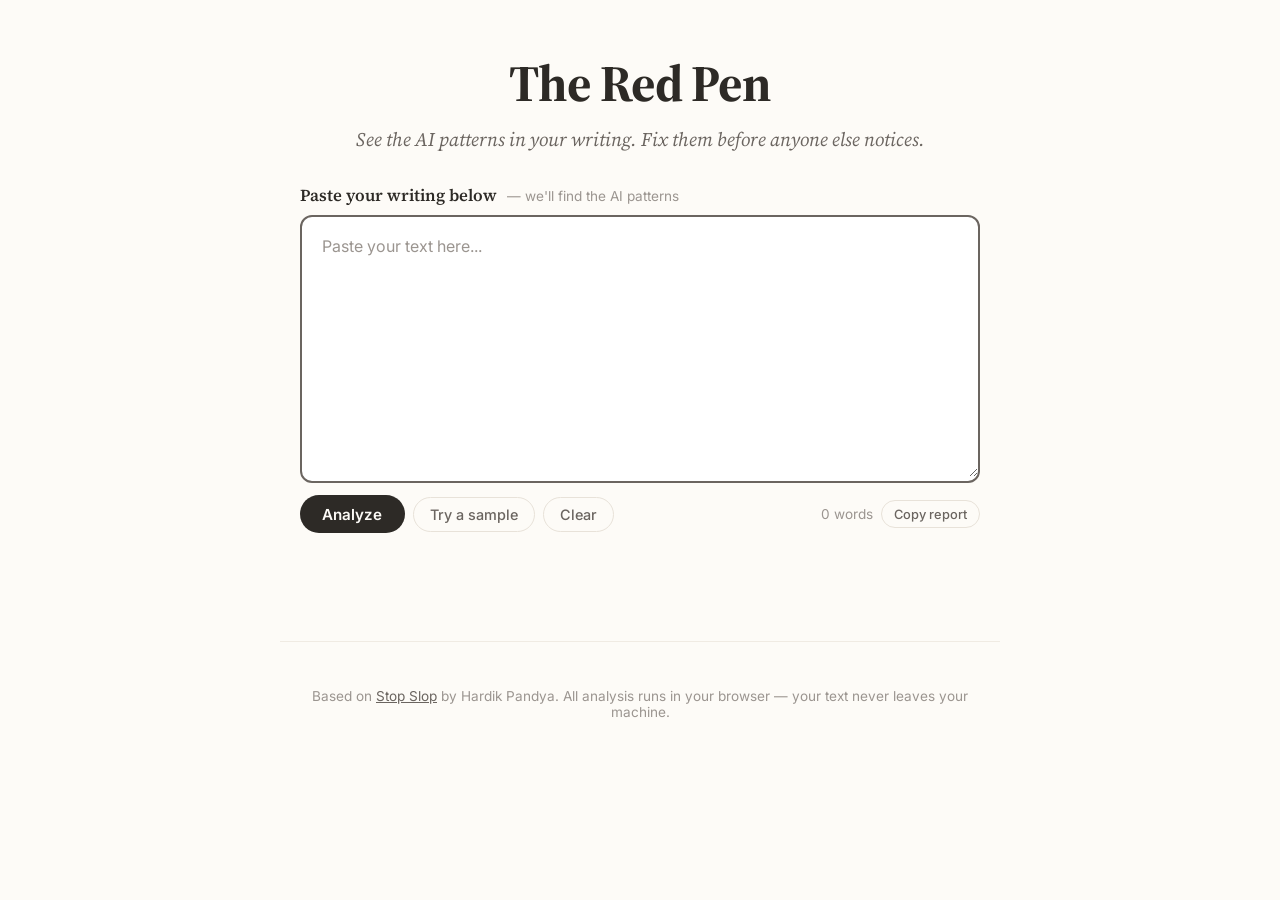
==== frontend/index.html @ 441522ea "Rebuild as The Red Pen — comprehensive AI writing pattern detector Complete rewrite of the frontend " ====
<!DOCTYPE html>
<html lang="en">
<head>
  <meta charset="UTF-8">
  <meta name="viewport" content="width=device-width, initial-scale=1">
  <title>The Red Pen — AI Writing Pattern Detector</title>
  <link rel="preconnect" href="https://fonts.googleapis.com">
  <link rel="preconnect" href="https://fonts.gstatic.com" crossorigin>
  <link href="https://fonts.googleapis.com/css2?family=Source+Serif+4:ital,opsz,wght@0,8..60,400;0,8..60,600;0,8..60,700;1,8..60,400&family=Inter:wght@400;500;600&display=swap" rel="stylesheet">
  <link rel="stylesheet" href="styles.css">
</head>
<body>
  <header class="hero">
    <h1>The Red Pen</h1>
    <p class="tagline">See the AI patterns in your writing. Fix them before anyone else notices.</p>
  </header>

  <main class="container">
    <section class="editor-section">
      <div class="editor-label">Paste your writing below <span>— we'll find the AI patterns</span></div>
      <div class="editor-wrap">
        <div class="editor-overlay" id="editor-overlay"></div>
        <textarea id="editor" placeholder="Paste your text here..." spellcheck="false"></textarea>
      </div>
      <div class="editor-toolbar">
        <div class="toolbar-left">
          <button id="analyze-btn" class="btn-primary">Analyze</button>
          <button id="sample-btn" class="btn-ghost">Try a sample</button>
          <button id="clear-btn" class="btn-ghost">Clear</button>
        </div>
        <div class="toolbar-right">
          <span id="word-count" class="word-count">0 words</span>
          <button id="copy-report-btn" class="btn-ghost btn-small">Copy report</button>
        </div>
      </div>
      <div id="text-warning" class="text-warning"></div>
    </section>

    <section id="summary-bar" class="summary-bar hidden">
      <div class="summary-item summary-total">
        <span class="summary-number" id="total-issues">0</span>
        <span class="summary-label">AI patterns found</span>
      </div>
      <div class="summary-item" id="model-match">
        <span class="summary-number">—</span>
        <span class="summary-label">Model match</span>
      </div>
      <div class="summary-item" id="word-variety">
        <span class="summary-number">—</span>
        <span class="summary-label">Word variety</span>
      </div>
      <div class="summary-item" id="sentence-rhythm">
        <span class="summary-number">—</span>
        <span class="summary-label">Sentence rhythm</span>
      </div>
      <div class="summary-item" id="paragraph-shape">
        <span class="summary-number">—</span>
        <span class="summary-label">Paragraph shape</span>
      </div>
    </section>

    <section id="findings-section" class="findings-section hidden">
      <nav class="tab-bar" id="tab-bar">
        <button class="tab active" data-tab="words">AI Favorite Words</button>
        <button class="tab" data-tab="structures">Cliche Structures</button>
        <button class="tab" data-tab="rhythm">Writing Rhythm</button>
        <button class="tab" data-tab="padding">Repetition &amp; Padding</button>
        <button class="tab" data-tab="vague">Vague vs Specific</button>
      </nav>
      <div class="tab-panels">
        <div class="tab-panel active" id="panel-words"></div>
        <div class="tab-panel" id="panel-structures"></div>
        <div class="tab-panel" id="panel-rhythm"></div>
        <div class="tab-panel" id="panel-padding"></div>
        <div class="tab-panel" id="panel-vague"></div>
      </div>
    </section>
  </main>

  <footer class="app-footer">
    <p>Based on <a href="https://github.com/hardikpandya/stop-slop" target="_blank" rel="noreferrer">Stop Slop</a> by Hardik Pandya. All analysis runs in your browser — your text never leaves your machine.</p>
  </footer>

  <script src="app.js"></script>
</body>
</html>
---- frontend/styles.css ----
:root {
  --bg: #FDFBF7;
  --bg-warm: #F7F3EC;
  --text: #2D2A26;
  --text-dim: #6B6560;
  --text-light: #9B9590;
  --issue: #C4684A;
  --issue-bg: rgba(196, 104, 74, 0.1);
  --issue-underline: rgba(196, 104, 74, 0.4);
  --clean: #5B8A6A;
  --clean-bg: rgba(91, 138, 106, 0.1);
  --accent: #8B6E4E;
  --border: #E8E2D9;
  --border-light: #F0EBE3;
  --panel-bg: #FFFFFF;
  --serif: "Source Serif 4", Georgia, "Times New Roman", serif;
  --sans: "Inter", system-ui, -apple-system, BlinkMacSystemFont, "Segoe UI", sans-serif;
  --radius: 12px;
  --radius-sm: 8px;
}

*, *::before, *::after { box-sizing: border-box; }

body {
  margin: 0;
  min-height: 100vh;
  font-family: var(--sans);
  background: var(--bg);
  color: var(--text);
  -webkit-font-smoothing: antialiased;
}

/* Hero */
.hero {
  text-align: center;
  padding: 3rem 1.5rem 2rem;
}

.hero h1 {
  font-family: var(--serif);
  font-size: clamp(2.2rem, 5vw, 3.2rem);
  font-weight: 700;
  margin: 0;
  color: var(--text);
  letter-spacing: -0.02em;
}

.tagline {
  font-family: var(--serif);
  font-size: clamp(1rem, 2.5vw, 1.2rem);
  color: var(--text-dim);
  margin: 0.5rem 0 0;
  font-style: italic;
}

/* Container */
.container {
  max-width: 720px;
  margin: 0 auto;
  padding: 0 1.25rem 3rem;
}

/* Editor */
.editor-section {
  margin-bottom: 2rem;
}

.editor-label {
  font-family: var(--serif);
  font-size: 1.05rem;
  font-weight: 600;
  color: var(--text);
  margin-bottom: 0.5rem;
}

.editor-label span {
  font-family: var(--sans);
  font-weight: 400;
  font-size: 0.85rem;
  color: var(--text-light);
  margin-left: 0.4rem;
}

.editor-wrap {
  position: relative;
  border: 2px solid var(--text-dim);
  border-radius: var(--radius);
  background: var(--panel-bg);
  transition: border-color 0.2s;
}

.editor-wrap:focus-within {
  border-color: var(--text);
}

.editor-overlay {
  position: absolute;
  inset: 0;
  padding: 1rem 1.25rem;
  pointer-events: none;
  overflow: hidden;
  white-space: pre-wrap;
  word-wrap: break-word;
  font-family: var(--sans);
  font-size: 1rem;
  line-height: 1.7;
  color: transparent;
  z-index: 1;
}

.editor-overlay mark {
  color: transparent;
  background: transparent;
  border-bottom: 2px solid var(--issue);
  border-radius: 0;
  padding: 0;
  cursor: pointer;
  pointer-events: auto;
}

.editor-overlay mark:hover {
  background: var(--issue-bg);
}

#editor {
  width: 100%;
  min-height: 260px;
  padding: 1rem 1.25rem;
  border: none;
  border-radius: var(--radius);
  background: transparent;
  color: var(--text);
  font-family: var(--sans);
  font-size: 1rem;
  line-height: 1.7;
  resize: vertical;
  position: relative;
  z-index: 2;
}

#editor::placeholder {
  color: var(--text-light);
}

#editor:focus {
  outline: none;
}

.editor-toolbar {
  display: flex;
  justify-content: space-between;
  align-items: center;
  flex-wrap: wrap;
  gap: 0.75rem;
  margin-top: 0.75rem;
}

.toolbar-left, .toolbar-right {
  display: flex;
  align-items: center;
  gap: 0.5rem;
  flex-wrap: wrap;
}

.word-count {
  font-size: 0.85rem;
  color: var(--text-light);
}

.text-warning {
  font-size: 0.9rem;
  color: var(--issue);
  margin-top: 0.5rem;
  min-height: 1.4em;
}

/* Buttons */
.btn-primary {
  font-family: var(--sans);
  font-size: 0.95rem;
  font-weight: 600;
  padding: 0.6rem 1.4rem;
  background: var(--text);
  color: var(--bg);
  border: none;
  border-radius: 999px;
  cursor: pointer;
  transition: opacity 0.2s, transform 0.15s;
}

.btn-primary:hover {
  opacity: 0.85;
  transform: translateY(-1px);
}

.btn-ghost {
  font-family: var(--sans);
  font-size: 0.9rem;
  font-weight: 500;
  padding: 0.5rem 1rem;
  background: transparent;
  color: var(--text-dim);
  border: 1px solid var(--border);
  border-radius: 999px;
  cursor: pointer;
  transition: border-color 0.2s, color 0.2s;
}

.btn-ghost:hover {
  border-color: var(--text-dim);
  color: var(--text);
}

.btn-small {
  font-size: 0.8rem;
  padding: 0.35rem 0.75rem;
}

/* Summary bar */
.summary-bar {
  display: grid;
  grid-template-columns: repeat(auto-fit, minmax(130px, 1fr));
  gap: 1px;
  background: var(--border);
  border-radius: var(--radius);
  overflow: hidden;
  margin-bottom: 2rem;
}

.summary-item {
  background: var(--panel-bg);
  padding: 1rem;
  text-align: center;
}

.summary-number {
  display: block;
  font-family: var(--serif);
  font-size: 1.5rem;
  font-weight: 700;
  color: var(--text);
}

.summary-label {
  display: block;
  font-size: 0.78rem;
  color: var(--text-dim);
  margin-top: 0.2rem;
  line-height: 1.3;
}

.summary-total .summary-number {
  color: var(--issue);
}

/* Tabs */
.findings-section {
  margin-bottom: 2rem;
}

.tab-bar {
  display: flex;
  gap: 0;
  border-bottom: 2px solid var(--border);
  overflow-x: auto;
  -webkit-overflow-scrolling: touch;
  scrollbar-width: none;
}

.tab-bar::-webkit-scrollbar { display: none; }

.tab {
  font-family: var(--sans);
  font-size: 0.85rem;
  font-weight: 500;
  padding: 0.75rem 1rem;
  background: none;
  border: none;
  border-bottom: 2px solid transparent;
  margin-bottom: -2px;
  color: var(--text-dim);
  cursor: pointer;
  white-space: nowrap;
  transition: color 0.2s, border-color 0.2s;
}

.tab:hover { color: var(--text); }

.tab.active {
  color: var(--text);
  border-bottom-color: var(--text);
  font-weight: 600;
}

.tab-panel {
  display: none;
  padding: 1.25rem 0;
}

.tab-panel.active { display: block; }

/* Finding cards */
.finding-card {
  background: var(--panel-bg);
  border: 1px solid var(--border-light);
  border-radius: var(--radius);
  padding: 1rem 1.25rem;
  margin-bottom: 0.75rem;
}

.finding-card:last-child { margin-bottom: 0; }

.finding-header {
  display: flex;
  justify-content: space-between;
  align-items: flex-start;
  gap: 0.75rem;
}

.finding-title {
  font-family: var(--serif);
  font-size: 1.05rem;
  font-weight: 600;
  margin: 0;
  color: var(--text);
}

.finding-count {
  font-size: 0.8rem;
  font-weight: 600;
  color: var(--issue);
  background: var(--issue-bg);
  padding: 0.15rem 0.6rem;
  border-radius: 999px;
  flex-shrink: 0;
}

.finding-explanation {
  font-size: 0.9rem;
  color: var(--text-dim);
  margin: 0.4rem 0 0;
  line-height: 1.5;
}

.finding-snippet {
  margin: 0.6rem 0 0;
  padding: 0.6rem 0.75rem;
  background: var(--bg-warm);
  border-radius: var(--radius-sm);
  font-size: 0.9rem;
  line-height: 1.6;
  color: var(--text);
}

.finding-snippet mark {
  background: var(--issue-bg);
  color: var(--issue);
  padding: 0.05rem 0.2rem;
  border-radius: 3px;
  font-weight: 500;
}

.finding-suggestion {
  font-size: 0.85rem;
  color: var(--clean);
  margin: 0.5rem 0 0;
  font-style: italic;
}

/* Model attribution */
.model-tag {
  display: inline-block;
  font-size: 0.75rem;
  font-weight: 600;
  padding: 0.1rem 0.5rem;
  border-radius: 999px;
  margin-right: 0.3rem;
}

.model-chatgpt { background: #E8F5E9; color: #2E7D32; }
.model-claude { background: #FFF3E0; color: #E65100; }
.model-gemini { background: #E3F2FD; color: #1565C0; }
.model-deepseek { background: #F3E5F5; color: #7B1FA2; }
.model-generic { background: #F5F5F5; color: #616161; }

/* Writing rhythm bars */
.rhythm-metric {
  margin-bottom: 1.25rem;
}

.rhythm-metric:last-child { margin-bottom: 0; }

.rhythm-label {
  font-size: 0.9rem;
  font-weight: 500;
  color: var(--text);
  margin-bottom: 0.3rem;
}

.rhythm-description {
  font-size: 0.85rem;
  color: var(--text-dim);
  margin-bottom: 0.5rem;
  line-height: 1.4;
}

.rhythm-bar-wrap {
  position: relative;
  height: 24px;
  background: var(--bg-warm);
  border-radius: 999px;
  overflow: hidden;
}

.rhythm-bar-human {
  position: absolute;
  top: 0;
  height: 100%;
  background: var(--clean-bg);
  border-radius: 999px;
}

.rhythm-bar-value {
  position: absolute;
  top: 0;
  left: 0;
  height: 100%;
  border-radius: 999px;
  transition: width 0.4s ease;
}

.rhythm-bar-value.good { background: var(--clean); }
.rhythm-bar-value.warn { background: #D4A94A; }
.rhythm-bar-value.bad { background: var(--issue); }

.rhythm-verdict {
  font-size: 0.85rem;
  font-weight: 500;
  margin-top: 0.3rem;
}

.rhythm-verdict.good { color: var(--clean); }
.rhythm-verdict.warn { color: #B8860B; }
.rhythm-verdict.bad { color: var(--issue); }

/* Empty state */
.empty-state {
  text-align: center;
  padding: 2rem 1rem;
  color: var(--text-light);
  font-size: 0.95rem;
}

/* Tooltip for overlay marks */
.mark-tooltip {
  position: fixed;
  max-width: 320px;
  padding: 0.75rem 1rem;
  background: var(--panel-bg);
  border: 1px solid var(--border);
  border-radius: var(--radius-sm);
  box-shadow: 0 4px 20px rgba(0,0,0,0.1);
  font-size: 0.85rem;
  line-height: 1.5;
  color: var(--text);
  z-index: 100;
  pointer-events: none;
}

.mark-tooltip strong {
  color: var(--issue);
}

/* Hidden utility */
.hidden { display: none !important; }

/* Footer */
.app-footer {
  text-align: center;
  padding: 2rem 1.25rem;
  color: var(--text-light);
  font-size: 0.85rem;
  border-top: 1px solid var(--border-light);
  max-width: 720px;
  margin: 0 auto;
}

.app-footer a {
  color: var(--text-dim);
}

/* Mobile */
@media (max-width: 480px) {
  .hero { padding: 2rem 1rem 1.5rem; }
  .container { padding: 0 0.75rem 2rem; }

  .editor-toolbar {
    flex-direction: column;
    align-items: stretch;
  }

  .toolbar-left, .toolbar-right {
    justify-content: center;
  }

  .summary-bar {
    grid-template-columns: repeat(2, 1fr);
  }

  .tab {
    font-size: 0.78rem;
    padding: 0.6rem 0.7rem;
  }
}
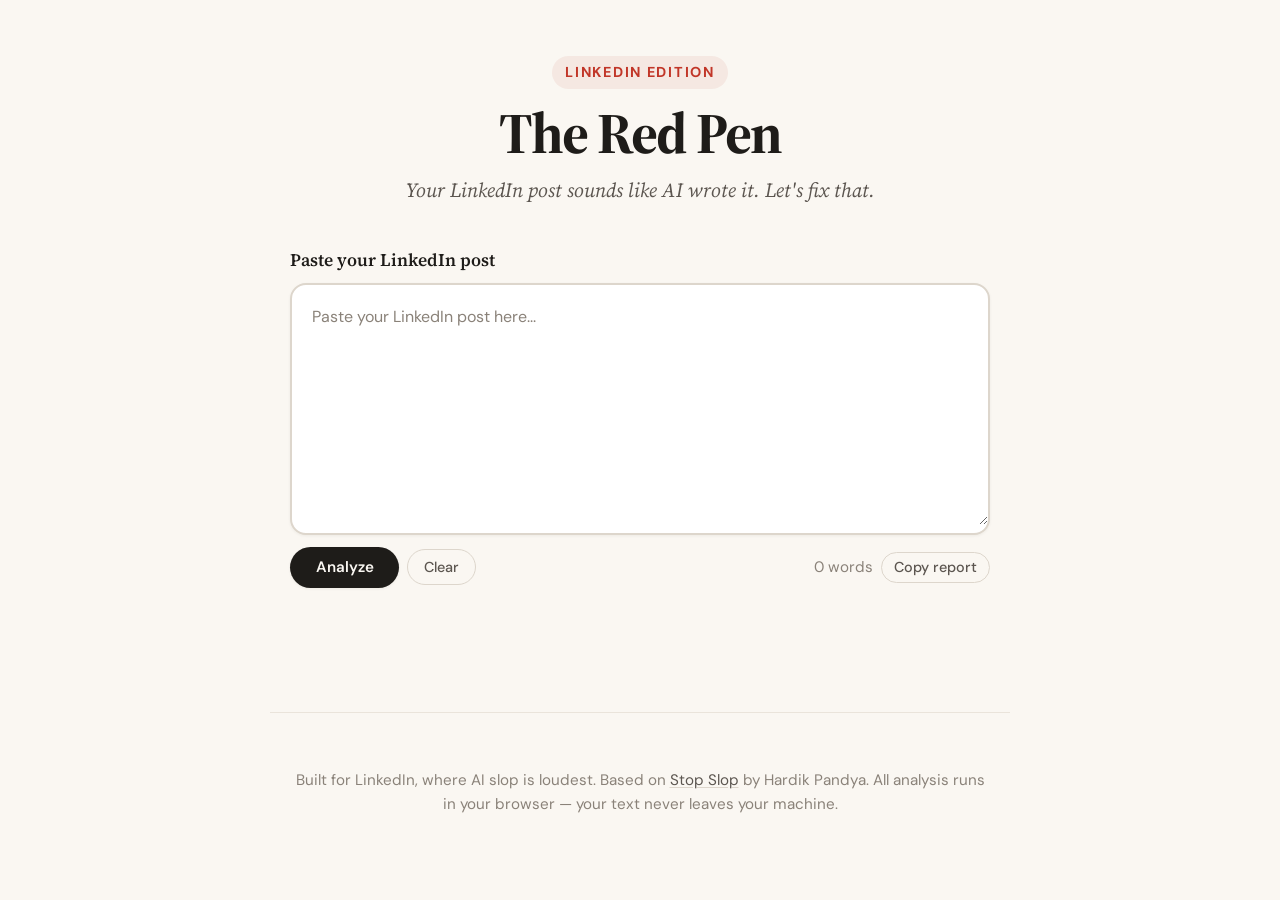
==== commit 407e39e7: "The Red Pen — LinkedIn Edition v2.0 Repositioned from generic AI detector to LinkedIn-specific writi" ====
--- a/frontend/index.html
+++ b/frontend/index.html
@@ -3,29 +3,29 @@
 <head>
   <meta charset="UTF-8">
   <meta name="viewport" content="width=device-width, initial-scale=1">
-  <title>The Red Pen — AI Writing Pattern Detector</title>
+  <title>The Red Pen — LinkedIn AI Writing Detector</title>
   <link rel="preconnect" href="https://fonts.googleapis.com">
   <link rel="preconnect" href="https://fonts.gstatic.com" crossorigin>
-  <link href="https://fonts.googleapis.com/css2?family=Source+Serif+4:ital,opsz,wght@0,8..60,400;0,8..60,600;0,8..60,700;1,8..60,400&family=Inter:wght@400;500;600&display=swap" rel="stylesheet">
+  <link href="https://fonts.googleapis.com/css2?family=Source+Serif+4:ital,opsz,wght@0,8..60,400;0,8..60,500;0,8..60,600;0,8..60,700;1,8..60,400&family=DM+Sans:ital,opsz,wght@0,9..40,400;0,9..40,500;0,9..40,600;0,9..40,700;1,9..40,400&display=swap" rel="stylesheet">
   <link rel="stylesheet" href="styles.css">
 </head>
 <body>
   <header class="hero">
+    <div class="hero-badge">LinkedIn Edition</div>
     <h1>The Red Pen</h1>
-    <p class="tagline">See the AI patterns in your writing. Fix them before anyone else notices.</p>
+    <p class="tagline">Your LinkedIn post sounds like AI wrote it. Let's fix that.</p>
   </header>
 
   <main class="container">
     <section class="editor-section">
-      <div class="editor-label">Paste your writing below <span>— we'll find the AI patterns</span></div>
+      <div class="editor-label">Paste your LinkedIn post</div>
       <div class="editor-wrap">
         <div class="editor-overlay" id="editor-overlay"></div>
-        <textarea id="editor" placeholder="Paste your text here..." spellcheck="false"></textarea>
+        <textarea id="editor" placeholder="Paste your LinkedIn post here..." spellcheck="false"></textarea>
       </div>
       <div class="editor-toolbar">
         <div class="toolbar-left">
           <button id="analyze-btn" class="btn-primary">Analyze</button>
-          <button id="sample-btn" class="btn-ghost">Try a sample</button>
           <button id="clear-btn" class="btn-ghost">Clear</button>
         </div>
         <div class="toolbar-right">
@@ -36,49 +36,67 @@
       <div id="text-warning" class="text-warning"></div>
     </section>
 
-    <section id="summary-bar" class="summary-bar hidden">
-      <div class="summary-item summary-total">
-        <span class="summary-number" id="total-issues">0</span>
-        <span class="summary-label">AI patterns found</span>
+    <section id="summary-section" class="summary-section hidden">
+      <!-- Score thermometer -->
+      <div class="score-block" id="score-hero">
+        <div class="score-top-row">
+          <div class="score-number-wrap">
+            <span class="score-value" id="score-value">0</span>
+            <span class="score-max">/100</span>
+          </div>
+          <div class="score-verdict" id="score-verdict">Analyzing...</div>
+        </div>
+        <div class="score-track-wrap">
+          <div class="score-track-bg"></div>
+          <div class="score-track-fill" id="score-fill"></div>
+          <div class="score-markers">
+            <span>0</span><span>25</span><span>50</span><span>75</span><span>100</span>
+          </div>
+        </div>
+        <div class="score-scale-labels">
+          <span>Few patterns</span><span>Many patterns</span>
+        </div>
       </div>
-      <div class="summary-item" id="model-match">
-        <span class="summary-number">—</span>
-        <span class="summary-label">Model match</span>
-      </div>
-      <div class="summary-item" id="word-variety">
-        <span class="summary-number">—</span>
-        <span class="summary-label">Word variety</span>
-      </div>
-      <div class="summary-item" id="sentence-rhythm">
-        <span class="summary-number">—</span>
-        <span class="summary-label">Sentence rhythm</span>
-      </div>
-      <div class="summary-item" id="paragraph-shape">
-        <span class="summary-number">—</span>
-        <span class="summary-label">Paragraph shape</span>
+
+      <!-- Stats row -->
+      <div class="stats-row" id="summary-bar">
+        <div class="stat-card stat-total">
+          <span class="stat-number" id="total-issues">0</span>
+          <span class="stat-label">AI patterns found</span>
+        </div>
+        <div class="stat-card" id="worst-category">
+          <span class="stat-number">&mdash;</span>
+          <span class="stat-label">Worst category</span>
+        </div>
+        <div class="stat-card" id="broetry-score">
+          <span class="stat-number">&mdash;</span>
+          <span class="stat-label">Broetry score</span>
+        </div>
+        <div class="stat-card" id="engagement-bait-count">
+          <span class="stat-number">&mdash;</span>
+          <span class="stat-label">Engagement bait</span>
+        </div>
       </div>
     </section>
 
     <section id="findings-section" class="findings-section hidden">
       <nav class="tab-bar" id="tab-bar">
-        <button class="tab active" data-tab="words">AI Favorite Words</button>
-        <button class="tab" data-tab="structures">Cliche Structures</button>
-        <button class="tab" data-tab="rhythm">Writing Rhythm</button>
-        <button class="tab" data-tab="padding">Repetition &amp; Padding</button>
-        <button class="tab" data-tab="vague">Vague vs Specific</button>
+        <button class="tab active" data-tab="buzzwords">AI Buzzwords</button>
+        <button class="tab" data-tab="cliches">LinkedIn Cliches</button>
+        <button class="tab" data-tab="formatting">Formatting Tricks</button>
+        <button class="tab" data-tab="quality">Writing Quality</button>
       </nav>
       <div class="tab-panels">
-        <div class="tab-panel active" id="panel-words"></div>
-        <div class="tab-panel" id="panel-structures"></div>
-        <div class="tab-panel" id="panel-rhythm"></div>
-        <div class="tab-panel" id="panel-padding"></div>
-        <div class="tab-panel" id="panel-vague"></div>
+        <div class="tab-panel active" id="panel-buzzwords"></div>
+        <div class="tab-panel" id="panel-cliches"></div>
+        <div class="tab-panel" id="panel-formatting"></div>
+        <div class="tab-panel" id="panel-quality"></div>
       </div>
     </section>
   </main>
 
   <footer class="app-footer">
-    <p>Based on <a href="https://github.com/hardikpandya/stop-slop" target="_blank" rel="noreferrer">Stop Slop</a> by Hardik Pandya. All analysis runs in your browser — your text never leaves your machine.</p>
+    <p>Built for LinkedIn, where AI slop is loudest. Based on <a href="https://github.com/hardikpandya/stop-slop" target="_blank" rel="noreferrer">Stop Slop</a> by Hardik Pandya. All analysis runs in your browser — your text never leaves your machine.</p>
   </footer>
 
   <script src="app.js"></script>
--- a/frontend/styles.css
+++ b/frontend/styles.css
@@ -1,22 +1,27 @@
 :root {
-  --bg: #FDFBF7;
-  --bg-warm: #F7F3EC;
-  --text: #2D2A26;
-  --text-dim: #6B6560;
-  --text-light: #9B9590;
-  --issue: #C4684A;
-  --issue-bg: rgba(196, 104, 74, 0.1);
-  --issue-underline: rgba(196, 104, 74, 0.4);
-  --clean: #5B8A6A;
-  --clean-bg: rgba(91, 138, 106, 0.1);
-  --accent: #8B6E4E;
-  --border: #E8E2D9;
-  --border-light: #F0EBE3;
-  --panel-bg: #FFFFFF;
+  --bg: #FAF7F2;
+  --bg-warm: #F3EDE4;
+  --bg-dark: #1E1C19;
+  --text: #1E1C19;
+  --text-dim: #5C5650;
+  --text-light: #8A8279;
+  --red: #C13628;
+  --red-bg: rgba(193, 54, 40, 0.08);
+  --red-light: rgba(193, 54, 40, 0.5);
+  --green: #3D7A4A;
+  --green-bg: rgba(61, 122, 74, 0.08);
+  --amber: #B8860B;
+  --amber-bg: rgba(184, 134, 11, 0.08);
+  --border: #DDD6CC;
+  --border-light: #EAE4DB;
+  --surface: #FFFFFF;
   --serif: "Source Serif 4", Georgia, "Times New Roman", serif;
-  --sans: "Inter", system-ui, -apple-system, BlinkMacSystemFont, "Segoe UI", sans-serif;
-  --radius: 12px;
-  --radius-sm: 8px;
+  --body: "DM Sans", system-ui, -apple-system, sans-serif;
+  --radius: 16px;
+  --radius-sm: 10px;
+  --shadow-sm: 0 1px 3px rgba(30,28,25,0.06);
+  --shadow-md: 0 4px 16px rgba(30,28,25,0.08);
+  --shadow-lg: 0 8px 32px rgba(30,28,25,0.1);
 }
 
 *, *::before, *::after { box-sizing: border-box; }
@@ -24,86 +29,98 @@
 body {
   margin: 0;
   min-height: 100vh;
-  font-family: var(--sans);
+  font-family: var(--body);
   background: var(--bg);
   color: var(--text);
   -webkit-font-smoothing: antialiased;
-}
-
-/* Hero */
+  font-size: 16px;
+  line-height: 1.6;
+}
+
+/* ===================== HERO ===================== */
 .hero {
   text-align: center;
-  padding: 3rem 1.5rem 2rem;
+  padding: 3.5rem 1.5rem 2.5rem;
+  position: relative;
+}
+
+.hero-badge {
+  display: inline-block;
+  font-family: var(--body);
+  font-size: 0.9rem;
+  font-weight: 700;
+  text-transform: uppercase;
+  letter-spacing: 0.12em;
+  color: var(--red);
+  background: var(--red-bg);
+  padding: 0.3rem 0.8rem;
+  border-radius: 999px;
+  margin-bottom: 0.75rem;
 }
 
 .hero h1 {
   font-family: var(--serif);
-  font-size: clamp(2.2rem, 5vw, 3.2rem);
+  font-size: clamp(2.4rem, 6vw, 3.6rem);
   font-weight: 700;
   margin: 0;
   color: var(--text);
-  letter-spacing: -0.02em;
+  letter-spacing: -0.03em;
+  line-height: 1.1;
 }
 
 .tagline {
   font-family: var(--serif);
-  font-size: clamp(1rem, 2.5vw, 1.2rem);
+  font-size: clamp(1.05rem, 2.5vw, 1.25rem);
   color: var(--text-dim);
-  margin: 0.5rem 0 0;
+  margin: 0.6rem 0 0;
   font-style: italic;
 }
 
-/* Container */
+/* ===================== CONTAINER ===================== */
 .container {
-  max-width: 720px;
+  max-width: 740px;
   margin: 0 auto;
-  padding: 0 1.25rem 3rem;
-}
-
-/* Editor */
+  padding: 0 1.25rem 4rem;
+}
+
+/* ===================== EDITOR ===================== */
 .editor-section {
   margin-bottom: 2rem;
 }
 
 .editor-label {
   font-family: var(--serif);
-  font-size: 1.05rem;
+  font-size: 1.1rem;
   font-weight: 600;
   color: var(--text);
-  margin-bottom: 0.5rem;
-}
-
-.editor-label span {
-  font-family: var(--sans);
-  font-weight: 400;
-  font-size: 0.85rem;
-  color: var(--text-light);
-  margin-left: 0.4rem;
+  margin-bottom: 0.6rem;
 }
 
 .editor-wrap {
   position: relative;
-  border: 2px solid var(--text-dim);
+  border: 2px solid var(--border);
   border-radius: var(--radius);
-  background: var(--panel-bg);
-  transition: border-color 0.2s;
+  background: var(--surface);
+  transition: border-color 0.25s, box-shadow 0.25s;
+  box-shadow: var(--shadow-sm);
 }
 
 .editor-wrap:focus-within {
   border-color: var(--text);
+  box-shadow: var(--shadow-md);
 }
 
 .editor-overlay {
   position: absolute;
   inset: 0;
-  padding: 1rem 1.25rem;
+  padding: 1.1rem 1.25rem;
   pointer-events: none;
   overflow: hidden;
   white-space: pre-wrap;
   word-wrap: break-word;
-  font-family: var(--sans);
+  font-family: var(--body);
   font-size: 1rem;
-  line-height: 1.7;
+  line-height: 1.75;
   color: transparent;
   z-index: 1;
 }
@@ -111,40 +128,36 @@
 .editor-overlay mark {
   color: transparent;
   background: transparent;
-  border-bottom: 2px solid var(--issue);
+  border-bottom: 2.5px solid var(--red);
   border-radius: 0;
   padding: 0;
   cursor: pointer;
   pointer-events: auto;
+  transition: background 0.15s;
 }
 
 .editor-overlay mark:hover {
-  background: var(--issue-bg);
+  background: var(--red-bg);
 }
 
 #editor {
   width: 100%;
-  min-height: 260px;
-  padding: 1rem 1.25rem;
+  min-height: 240px;
+  padding: 1.1rem 1.25rem;
   border: none;
   border-radius: var(--radius);
   background: transparent;
   color: var(--text);
-  font-family: var(--sans);
+  font-family: var(--body);
   font-size: 1rem;
-  line-height: 1.7;
+  line-height: 1.75;
   resize: vertical;
   position: relative;
   z-index: 2;
 }
 
-#editor::placeholder {
-  color: var(--text-light);
-}
-
-#editor:focus {
-  outline: none;
-}
+#editor::placeholder { color: var(--text-light); }
+#editor:focus { outline: none; }
 
 .editor-toolbar {
   display: flex;
@@ -163,44 +176,50 @@
 }
 
 .word-count {
-  font-size: 0.85rem;
+  font-size: 0.95rem;
   color: var(--text-light);
+  font-variant-numeric: tabular-nums;
 }
 
 .text-warning {
   font-size: 0.9rem;
-  color: var(--issue);
+  color: var(--red);
   margin-top: 0.5rem;
   min-height: 1.4em;
 }
 
-/* Buttons */
+/* ===================== BUTTONS ===================== */
 .btn-primary {
-  font-family: var(--sans);
+  font-family: var(--body);
   font-size: 0.95rem;
   font-weight: 600;
-  padding: 0.6rem 1.4rem;
-  background: var(--text);
+  padding: 0.65rem 1.6rem;
+  background: var(--bg-dark);
   color: var(--bg);
   border: none;
   border-radius: 999px;
   cursor: pointer;
-  transition: opacity 0.2s, transform 0.15s;
+  transition: transform 0.15s, box-shadow 0.2s;
+  box-shadow: var(--shadow-sm);
 }
 
 .btn-primary:hover {
-  opacity: 0.85;
   transform: translateY(-1px);
+  box-shadow: var(--shadow-md);
+}
+
+.btn-primary:active {
+  transform: translateY(0);
 }
 
 .btn-ghost {
-  font-family: var(--sans);
+  font-family: var(--body);
   font-size: 0.9rem;
   font-weight: 500;
   padding: 0.5rem 1rem;
   background: transparent;
   color: var(--text-dim);
-  border: 1px solid var(--border);
+  border: 1.5px solid var(--border);
   border-radius: 999px;
   cursor: pointer;
   transition: border-color 0.2s, color 0.2s;
@@ -212,100 +231,247 @@
 }
 
 .btn-small {
-  font-size: 0.8rem;
+  font-size: 0.9rem;
   padding: 0.35rem 0.75rem;
 }
 
-/* Summary bar */
-.summary-bar {
+.btn-fix {
+  font-family: var(--body);
+  font-size: 0.9rem;
+  font-weight: 700;
+  padding: 0.2rem 0.65rem;
+  background: var(--green);
+  color: #fff;
+  border: none;
+  border-radius: 999px;
+  cursor: pointer;
+  transition: opacity 0.15s, transform 0.15s;
+  vertical-align: middle;
+  letter-spacing: 0.02em;
+}
+
+.btn-fix:hover {
+  opacity: 0.85;
+  transform: scale(1.05);
+}
+
+/* ===================== SCORE BLOCK ===================== */
+.summary-section {
+  margin-bottom: 2rem;
+  animation: fadeUp 0.5s ease both;
+}
+
+.score-block {
+  background: var(--bg-dark);
+  border-radius: var(--radius);
+  padding: 1.75rem 1.5rem 1.25rem;
+  margin-bottom: 1rem;
+  box-shadow: var(--shadow-lg);
+}
+
+.score-top-row {
+  display: flex;
+  align-items: baseline;
+  gap: 1rem;
+  margin-bottom: 1rem;
+}
+
+.score-number-wrap {
+  display: flex;
+  align-items: baseline;
+  gap: 0.15rem;
+}
+
+.score-value {
+  font-family: var(--serif);
+  font-size: 3rem;
+  font-weight: 700;
+  color: #fff;
+  line-height: 1;
+}
+
+.score-max {
+  font-family: var(--body);
+  font-size: 1.1rem;
+  font-weight: 500;
+  color: rgba(255,255,255,0.35);
+}
+
+.score-verdict {
+  font-family: var(--serif);
+  font-size: 1.15rem;
+  font-weight: 500;
+  color: rgba(255,255,255,0.75);
+  font-style: italic;
+  word-wrap: break-word;
+  max-width: 100%;
+  padding: 0 0.5rem;
+}
+
+/* Thermometer track */
+.score-track-wrap {
+  position: relative;
+  margin-bottom: 0.4rem;
+}
+
+.score-track-bg {
+  height: 10px;
+  border-radius: 999px;
+  background: rgba(255,255,255,0.1);
+}
+
+.score-track-fill {
+  position: absolute;
+  top: 0;
+  left: 0;
+  height: 10px;
+  border-radius: 999px;
+  background: var(--green);
+  min-width: 0;
+  transition: width 0.8s cubic-bezier(0.22, 1, 0.36, 1), background 0.4s ease;
+}
+
+.score-track-fill.warn { background: var(--amber); }
+.score-track-fill.bad { background: var(--red); }
+
+.score-markers {
+  display: flex;
+  justify-content: space-between;
+  margin-top: 0.45rem;
+  font-size: 0.95rem;
+  color: rgba(255,255,255,0.35);
+  font-variant-numeric: tabular-nums;
+}
+
+.score-scale-labels {
+  display: flex;
+  justify-content: space-between;
+  font-size: 0.9rem;
+  color: rgba(255,255,255,0.5);
+  font-weight: 500;
+  margin-top: 0.15rem;
+}
+
+/* ===================== STATS ROW ===================== */
+.stats-row {
   display: grid;
-  grid-template-columns: repeat(auto-fit, minmax(130px, 1fr));
-  gap: 1px;
-  background: var(--border);
-  border-radius: var(--radius);
-  overflow: hidden;
-  margin-bottom: 2rem;
-}
-
-.summary-item {
-  background: var(--panel-bg);
-  padding: 1rem;
+  grid-template-columns: repeat(4, 1fr);
+  gap: 0.6rem;
+  animation: fadeUp 0.5s 0.1s ease both;
+}
+
+.stat-card {
+  background: var(--surface);
+  border-radius: var(--radius-sm);
+  padding: 1rem 0.75rem;
   text-align: center;
-}
-
-.summary-number {
+  box-shadow: var(--shadow-sm);
+  border: 1px solid var(--border-light);
+}
+
+.stat-number {
   display: block;
   font-family: var(--serif);
-  font-size: 1.5rem;
+  font-size: 1.35rem;
   font-weight: 700;
   color: var(--text);
-}
-
-.summary-label {
+  line-height: 1.2;
+  overflow-wrap: break-word;
+  word-break: break-word;
+}
+
+.stat-label {
   display: block;
-  font-size: 0.78rem;
-  color: var(--text-dim);
+  font-size: 0.9rem;
+  font-weight: 500;
+  color: var(--text-light);
   margin-top: 0.2rem;
   line-height: 1.3;
-}
-
-.summary-total .summary-number {
-  color: var(--issue);
-}
-
-/* Tabs */
+  text-transform: uppercase;
+  letter-spacing: 0.04em;
+}
+
+.stat-total .stat-number {
+  color: var(--red);
+}
+
+/* ===================== FINDINGS ===================== */
 .findings-section {
-  margin-bottom: 2rem;
+  animation: fadeUp 0.5s 0.2s ease both;
 }
 
 .tab-bar {
   display: flex;
   gap: 0;
-  border-bottom: 2px solid var(--border);
+  background: var(--surface);
+  border-radius: var(--radius) var(--radius) 0 0;
+  border: 1px solid var(--border);
+  border-bottom: none;
   overflow-x: auto;
   -webkit-overflow-scrolling: touch;
   scrollbar-width: none;
+  box-shadow: var(--shadow-sm);
 }
 
 .tab-bar::-webkit-scrollbar { display: none; }
 
 .tab {
-  font-family: var(--sans);
-  font-size: 0.85rem;
+  font-family: var(--body);
+  font-size: 0.95rem;
   font-weight: 500;
-  padding: 0.75rem 1rem;
+  padding: 0.9rem 1.2rem;
   background: none;
   border: none;
-  border-bottom: 2px solid transparent;
-  margin-bottom: -2px;
-  color: var(--text-dim);
+  border-bottom: 3px solid transparent;
+  color: var(--text-light);
   cursor: pointer;
   white-space: nowrap;
-  transition: color 0.2s, border-color 0.2s;
-}
-
-.tab:hover { color: var(--text); }
+  transition: color 0.2s, border-color 0.2s, background 0.2s;
+  position: relative;
+}
+
+.tab:hover {
+  color: var(--text);
+  background: var(--red-bg);
+}
 
 .tab.active {
   color: var(--text);
-  border-bottom-color: var(--text);
+  border-bottom-color: var(--red);
   font-weight: 600;
+}
+
+.tab-panels {
+  background: var(--surface);
+  border: 1px solid var(--border);
+  border-top: 2px solid var(--border);
+  border-radius: 0 0 var(--radius) var(--radius);
+  box-shadow: var(--shadow-sm);
 }
 
 .tab-panel {
   display: none;
-  padding: 1.25rem 0;
-}
-
-.tab-panel.active { display: block; }
-
-/* Finding cards */
+  padding: 1.25rem;
+}
+
+.tab-panel.active {
+  display: block;
+  animation: fadeIn 0.3s ease;
+}
+
+/* ===================== FINDING CARDS ===================== */
 .finding-card {
-  background: var(--panel-bg);
+  background: var(--bg);
   border: 1px solid var(--border-light);
-  border-radius: var(--radius);
-  padding: 1rem 1.25rem;
-  margin-bottom: 0.75rem;
+  border-left: 3px solid var(--red);
+  border-radius: 2px var(--radius-sm) var(--radius-sm) 2px;
+  padding: 1.1rem 1.25rem;
+  margin-bottom: 0.85rem;
+  transition: box-shadow 0.2s;
+}
+
+.finding-card:hover {
+  box-shadow: var(--shadow-sm);
 }
 
 .finding-card:last-child { margin-bottom: 0; }
@@ -319,95 +485,85 @@
 
 .finding-title {
   font-family: var(--serif);
+  font-size: 1.1rem;
+  font-weight: 600;
+  margin: 0;
+  color: var(--text);
+}
+
+.finding-count {
+  font-size: 0.9rem;
+  font-weight: 700;
+  color: var(--red);
+  background: var(--red-bg);
+  padding: 0.15rem 0.65rem;
+  border-radius: 999px;
+  flex-shrink: 0;
+}
+
+.finding-explanation {
+  font-size: 0.95rem;
+  color: var(--text-dim);
+  margin: 0.4rem 0 0;
+  line-height: 1.6;
+}
+
+.finding-snippet {
+  margin: 0.6rem 0 0;
+  padding: 0.7rem 0.85rem;
+  background: var(--surface);
+  border: 1px solid var(--border-light);
+  border-radius: var(--radius-sm);
+  font-size: 0.95rem;
+  line-height: 1.65;
+  color: var(--text);
+}
+
+.finding-snippet mark {
+  background: var(--red-bg);
+  color: var(--red);
+  padding: 0.1rem 0.25rem;
+  border-radius: 3px;
+  font-weight: 600;
+}
+
+.finding-suggestion {
+  font-size: 0.95rem;
+  color: var(--green);
+  margin: 0.5rem 0 0;
+  font-style: italic;
+}
+
+/* ===================== RHYTHM METRICS ===================== */
+.rhythm-metric {
+  margin-bottom: 1rem;
+  padding: 1rem 1.15rem;
+  background: var(--bg);
+  border-radius: var(--radius-sm);
+  border: 1px solid var(--border-light);
+}
+
+.rhythm-metric:last-child { margin-bottom: 0; }
+
+.rhythm-label {
+  font-family: var(--serif);
   font-size: 1.05rem;
   font-weight: 600;
-  margin: 0;
-  color: var(--text);
-}
-
-.finding-count {
-  font-size: 0.8rem;
-  font-weight: 600;
-  color: var(--issue);
-  background: var(--issue-bg);
-  padding: 0.15rem 0.6rem;
-  border-radius: 999px;
-  flex-shrink: 0;
-}
-
-.finding-explanation {
-  font-size: 0.9rem;
-  color: var(--text-dim);
-  margin: 0.4rem 0 0;
+  color: var(--text);
+  margin-bottom: 0.2rem;
+}
+
+.rhythm-description {
+  font-size: 0.9rem;
+  color: var(--text-light);
+  margin-bottom: 0.6rem;
   line-height: 1.5;
-}
-
-.finding-snippet {
-  margin: 0.6rem 0 0;
-  padding: 0.6rem 0.75rem;
-  background: var(--bg-warm);
-  border-radius: var(--radius-sm);
-  font-size: 0.9rem;
-  line-height: 1.6;
-  color: var(--text);
-}
-
-.finding-snippet mark {
-  background: var(--issue-bg);
-  color: var(--issue);
-  padding: 0.05rem 0.2rem;
-  border-radius: 3px;
-  font-weight: 500;
-}
-
-.finding-suggestion {
-  font-size: 0.85rem;
-  color: var(--clean);
-  margin: 0.5rem 0 0;
-  font-style: italic;
-}
-
-/* Model attribution */
-.model-tag {
-  display: inline-block;
-  font-size: 0.75rem;
-  font-weight: 600;
-  padding: 0.1rem 0.5rem;
-  border-radius: 999px;
-  margin-right: 0.3rem;
-}
-
-.model-chatgpt { background: #E8F5E9; color: #2E7D32; }
-.model-claude { background: #FFF3E0; color: #E65100; }
-.model-gemini { background: #E3F2FD; color: #1565C0; }
-.model-deepseek { background: #F3E5F5; color: #7B1FA2; }
-.model-generic { background: #F5F5F5; color: #616161; }
-
-/* Writing rhythm bars */
-.rhythm-metric {
-  margin-bottom: 1.25rem;
-}
-
-.rhythm-metric:last-child { margin-bottom: 0; }
-
-.rhythm-label {
-  font-size: 0.9rem;
-  font-weight: 500;
-  color: var(--text);
-  margin-bottom: 0.3rem;
-}
-
-.rhythm-description {
-  font-size: 0.85rem;
-  color: var(--text-dim);
-  margin-bottom: 0.5rem;
-  line-height: 1.4;
 }
 
 .rhythm-bar-wrap {
   position: relative;
-  height: 24px;
-  background: var(--bg-warm);
+  height: 10px;
+  background: var(--border-light);
   border-radius: 999px;
   overflow: hidden;
 }
@@ -416,7 +572,7 @@
   position: absolute;
   top: 0;
   height: 100%;
-  background: var(--clean-bg);
+  background: var(--green-bg);
   border-radius: 999px;
 }
 
@@ -426,73 +582,97 @@
   left: 0;
   height: 100%;
   border-radius: 999px;
-  transition: width 0.4s ease;
-}
-
-.rhythm-bar-value.good { background: var(--clean); }
-.rhythm-bar-value.warn { background: #D4A94A; }
-.rhythm-bar-value.bad { background: var(--issue); }
+  transition: width 0.6s cubic-bezier(0.22, 1, 0.36, 1);
+}
+
+.rhythm-bar-value.good { background: var(--green); }
+.rhythm-bar-value.warn { background: var(--amber); }
+.rhythm-bar-value.bad { background: var(--red); }
 
 .rhythm-verdict {
-  font-size: 0.85rem;
+  font-size: 0.9rem;
   font-weight: 500;
-  margin-top: 0.3rem;
-}
-
-.rhythm-verdict.good { color: var(--clean); }
-.rhythm-verdict.warn { color: #B8860B; }
-.rhythm-verdict.bad { color: var(--issue); }
-
-/* Empty state */
+  margin-top: 0.4rem;
+  line-height: 1.5;
+}
+
+.rhythm-verdict.good { color: var(--green); }
+.rhythm-verdict.warn { color: var(--amber); }
+.rhythm-verdict.bad { color: var(--red); }
+
+/* ===================== EMPTY STATE ===================== */
 .empty-state {
   text-align: center;
-  padding: 2rem 1rem;
-  color: var(--text-light);
-  font-size: 0.95rem;
-}
-
-/* Tooltip for overlay marks */
+  padding: 2.5rem 1.5rem;
+  color: var(--green);
+  font-family: var(--serif);
+  font-size: 1.1rem;
+  font-weight: 600;
+  background: var(--green-bg);
+  border-radius: var(--radius-sm);
+  line-height: 1.5;
+}
+
+.empty-state span {
+  display: block;
+  font-family: var(--body);
+  font-size: 0.9rem;
+  font-weight: 400;
+  color: var(--text-dim);
+  margin-top: 0.3rem;
+}
+
+/* ===================== TOOLTIP ===================== */
 .mark-tooltip {
   position: fixed;
   max-width: 320px;
-  padding: 0.75rem 1rem;
-  background: var(--panel-bg);
-  border: 1px solid var(--border);
+  padding: 0.85rem 1rem;
+  background: var(--bg-dark);
+  color: rgba(255,255,255,0.9);
   border-radius: var(--radius-sm);
-  box-shadow: 0 4px 20px rgba(0,0,0,0.1);
-  font-size: 0.85rem;
+  box-shadow: var(--shadow-lg);
+  font-size: 0.95rem;
   line-height: 1.5;
-  color: var(--text);
   z-index: 100;
   pointer-events: none;
 }
 
-.mark-tooltip strong {
-  color: var(--issue);
-}
-
-/* Hidden utility */
+.mark-tooltip strong { color: var(--red); filter: brightness(1.4); }
+
+/* ===================== FOOTER ===================== */
 .hidden { display: none !important; }
 
-/* Footer */
 .app-footer {
   text-align: center;
-  padding: 2rem 1.25rem;
+  padding: 2.5rem 1.25rem;
   color: var(--text-light);
-  font-size: 0.85rem;
+  font-size: 0.95rem;
+  max-width: 740px;
+  margin: 0 auto;
   border-top: 1px solid var(--border-light);
-  max-width: 720px;
-  margin: 0 auto;
 }
 
 .app-footer a {
   color: var(--text-dim);
-}
-
-/* Mobile */
+  text-decoration-color: var(--border);
+  text-underline-offset: 2px;
+}
+
+/* ===================== ANIMATIONS ===================== */
+@keyframes fadeUp {
+  from { opacity: 0; transform: translateY(12px); }
+  to { opacity: 1; transform: translateY(0); }
+}
+
+@keyframes fadeIn {
+  from { opacity: 0; }
+  to { opacity: 1; }
+}
+
+/* ===================== MOBILE ===================== */
 @media (max-width: 480px) {
-  .hero { padding: 2rem 1rem 1.5rem; }
-  .container { padding: 0 0.75rem 2rem; }
+  .hero { padding: 2.5rem 1rem 1.5rem; }
+  .container { padding: 0 0.75rem 2.5rem; }
 
   .editor-toolbar {
     flex-direction: column;
@@ -503,12 +683,27 @@
     justify-content: center;
   }
 
-  .summary-bar {
+  .stats-row {
     grid-template-columns: repeat(2, 1fr);
   }
 
+  .score-top-row {
+    flex-direction: column;
+    gap: 0.25rem;
+  }
+
+  .score-value { font-size: 2.4rem; }
+
   .tab {
-    font-size: 0.78rem;
-    padding: 0.6rem 0.7rem;
+    font-size: 0.9rem;
+    padding: 0.7rem 0.8rem;
   }
-}
+
+  .tab-panel {
+    padding: 1rem 0.85rem;
+  }
+
+  .finding-card {
+    padding: 0.9rem 1rem;
+  }
+}
